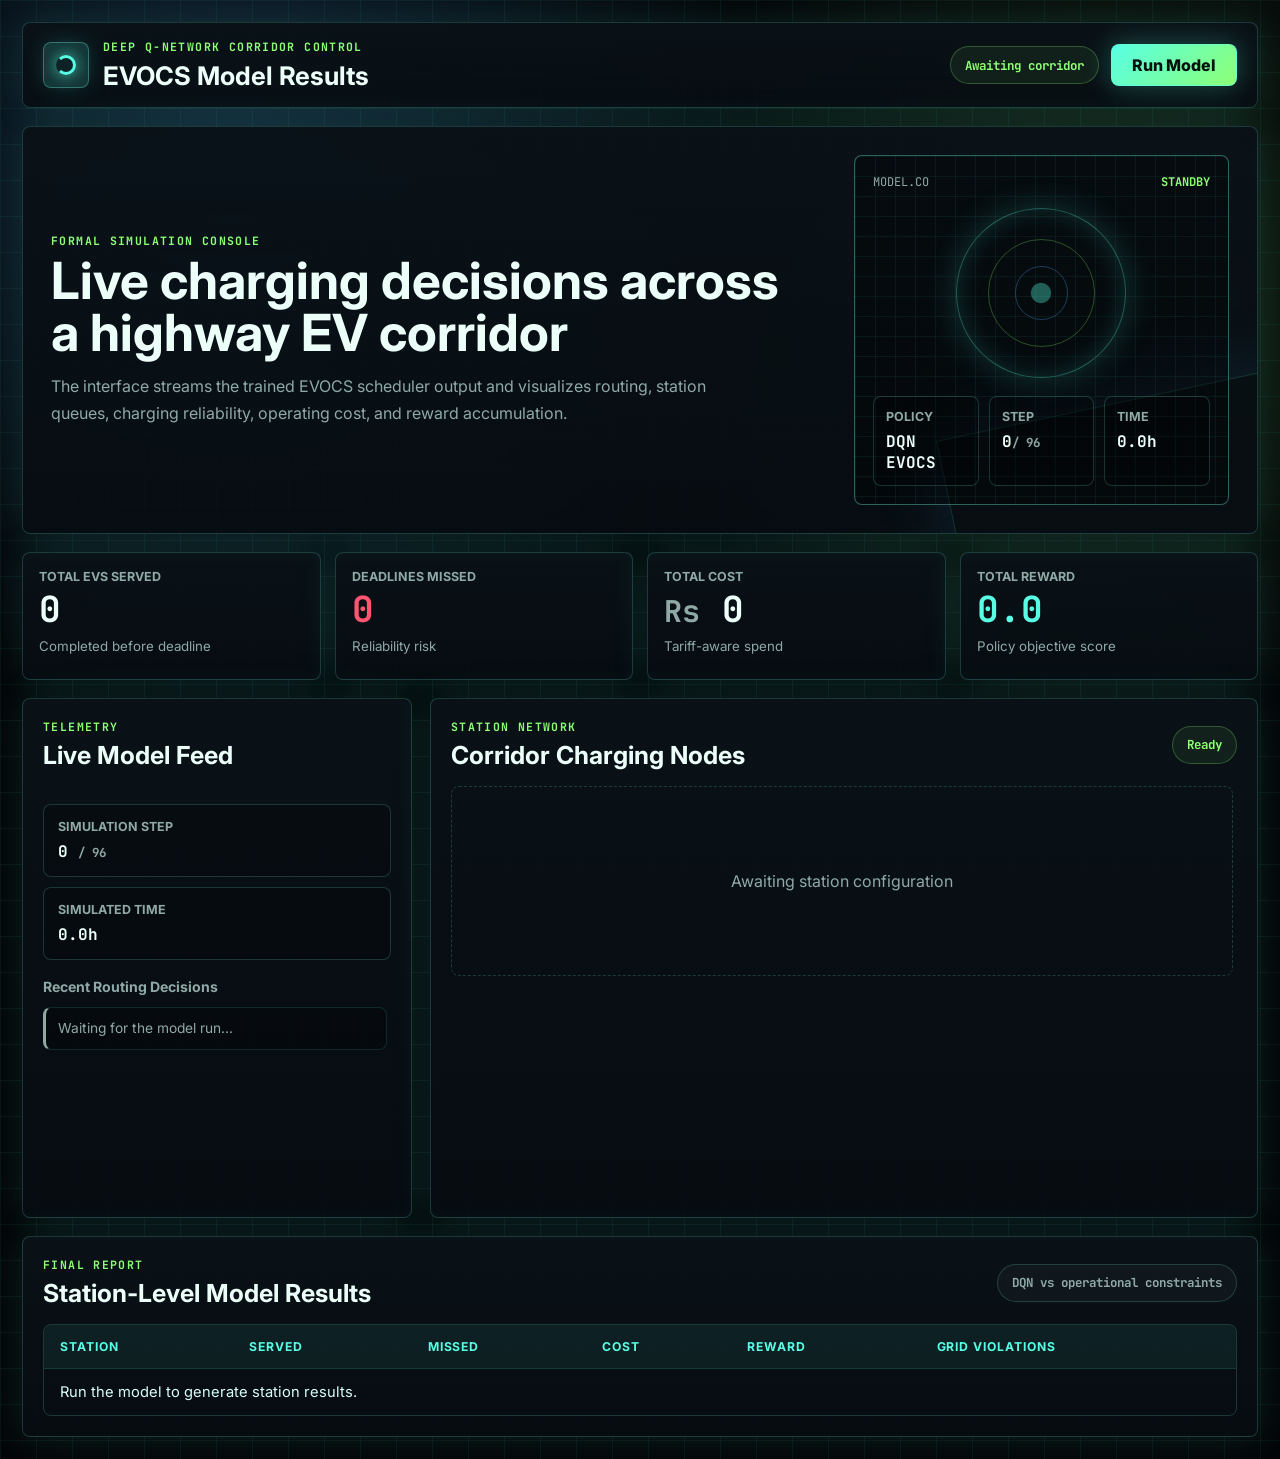
==== templates/index.html @ 88f66d4f "done" ====
<!DOCTYPE html>
<html lang="en">
<head>
    <meta charset="UTF-8">
    <meta name="viewport" content="width=device-width, initial-scale=1.0">
    <title>EVOCS Model Results Console</title>
    <link rel="preconnect" href="https://fonts.googleapis.com">
    <link rel="preconnect" href="https://fonts.gstatic.com" crossorigin>
    <link href="https://fonts.googleapis.com/css2?family=Inter:wght@400;500;600;700;800&family=JetBrains+Mono:wght@500;700&display=swap" rel="stylesheet">
    <link rel="stylesheet" href="/static/style.css">
</head>
<body>
    <div class="app-shell">
        <header class="topbar panel">
            <div class="brand-lockup">
                <div class="brand-mark" aria-hidden="true">
                    <span></span>
                </div>
                <div>
                    <p class="eyebrow">Deep Q-Network Corridor Control</p>
                    <h1>EVOCS Model Results</h1>
                </div>
            </div>
            <div class="header-status">
                <div class="corridor-chip" id="corridor-name">Awaiting corridor</div>
                <button id="start-btn" class="primary-btn" type="button">Run Model</button>
            </div>
        </header>

        <main class="dashboard">
            <section class="hero-panel panel">
                <div class="hero-copy">
                    <p class="eyebrow">Formal Simulation Console</p>
                    <h2>Live charging decisions across a highway EV corridor</h2>
                    <p class="hero-text">The interface streams the trained EVOCS scheduler output and visualizes routing, station queues, charging reliability, operating cost, and reward accumulation.</p>
                </div>
                <div class="model-card">
                    <div class="model-card__top">
                        <span>MODEL.CO</span>
                        <strong id="model-state">STANDBY</strong>
                    </div>
                    <div class="model-pulse" aria-hidden="true"></div>
                    <div class="model-grid">
                        <div>
                            <span>Policy</span>
                            <strong>DQN EVOCS</strong>
                        </div>
                        <div>
                            <span>Step</span>
                            <strong><b id="current-step">0</b><small id="total-steps">/ 96</small></strong>
                        </div>
                        <div>
                            <span>Time</span>
                            <strong id="current-hour">0.0h</strong>
                        </div>
                    </div>
                </div>
            </section>

            <section class="kpi-strip">
                <article class="kpi-card panel">
                    <span>Total EVs Served</span>
                    <strong id="kpi-served">0</strong>
                    <small>Completed before deadline</small>
                </article>
                <article class="kpi-card panel">
                    <span>Deadlines Missed</span>
                    <strong class="danger" id="kpi-missed">0</strong>
                    <small>Reliability risk</small>
                </article>
                <article class="kpi-card panel">
                    <span>Total Cost</span>
                    <strong><small>Rs</small> <b id="kpi-cost">0</b></strong>
                    <small>Tariff-aware spend</small>
                </article>
                <article class="kpi-card panel">
                    <span>Total Reward</span>
                    <strong class="accent" id="kpi-reward">0.0</strong>
                    <small>Policy objective score</small>
                </article>
            </section>

            <section class="content-grid">
                <aside class="panel feed-panel">
                    <div class="section-heading">
                        <p class="eyebrow">Telemetry</p>
                        <h2>Live Model Feed</h2>
                    </div>
                    <div class="status-stack">
                        <div class="status-row">
                            <span>Simulation Step</span>
                            <strong><b id="side-current-step">0</b> <small id="side-total-steps">/ 96</small></strong>
                        </div>
                        <div class="status-row">
                            <span>Simulated Time</span>
                            <strong id="side-current-hour">0.0h</strong>
                        </div>
                    </div>
                    <div class="event-log-container">
                        <h3>Recent Routing Decisions</h3>
                        <ul class="event-log" id="event-log">
                            <li class="log-entry placeholder">Waiting for the model run...</li>
                        </ul>
                    </div>
                </aside>

                <section class="panel network-panel">
                    <div class="section-heading inline">
                        <div>
                            <p class="eyebrow">Station Network</p>
                            <h2>Corridor Charging Nodes</h2>
                        </div>
                        <span class="run-badge" id="run-badge">Ready</span>
                    </div>
                    <div class="stations-container" id="stations-container">
                        <div class="loading-state">Awaiting station configuration</div>
                    </div>
                </section>
            </section>

            <section class="panel results-panel" id="final-results">
                <div class="section-heading inline">
                    <div>
                        <p class="eyebrow">Final Report</p>
                        <h2>Station-Level Model Results</h2>
                    </div>
                    <span class="run-badge muted">DQN vs operational constraints</span>
                </div>
                <div class="table-container">
                    <table class="metrics-table">
                        <thead>
                            <tr>
                                <th>Station</th>
                                <th>Served</th>
                                <th>Missed</th>
                                <th>Cost</th>
                                <th>Reward</th>
                                <th>Grid Violations</th>
                            </tr>
                        </thead>
                        <tbody id="metrics-table-body">
                            <tr>
                                <td colspan="6">Run the model to generate station results.</td>
                            </tr>
                        </tbody>
                    </table>
                </div>
            </section>
        </main>
    </div>

    <script src="/static/script.js"></script>
</body>
</html>
---- static/style.css ----
:root {
    --bg: #030507;
    --panel: rgba(7, 13, 18, 0.88);
    --panel-strong: rgba(10, 18, 24, 0.96);
    --line: rgba(120, 255, 232, 0.18);
    --line-strong: rgba(120, 255, 232, 0.36);
    --neon: #58ffe5;
    --neon-green: #8dff75;
    --neon-blue: #48a8ff;
    --danger: #ff5571;
    --warning: #ffd166;
    --text: #ecfff9;
    --muted: #8fa9a5;
    --shadow: 0 0 42px rgba(88, 255, 229, 0.12);
}

* {
    box-sizing: border-box;
}

html {
    min-height: 100%;
    background: var(--bg);
}

body {
    min-height: 100vh;
    margin: 0;
    color: var(--text);
    font-family: Inter, system-ui, -apple-system, BlinkMacSystemFont, "Segoe UI", sans-serif;
    background:
        linear-gradient(rgba(88, 255, 229, 0.05) 1px, transparent 1px),
        linear-gradient(90deg, rgba(88, 255, 229, 0.05) 1px, transparent 1px),
        radial-gradient(circle at 18% 12%, rgba(72, 168, 255, 0.18), transparent 32%),
        radial-gradient(circle at 86% 20%, rgba(141, 255, 117, 0.12), transparent 28%),
        #030507;
    background-size: 36px 36px, 36px 36px, auto, auto, auto;
    overflow-x: hidden;
}

body::before {
    content: "";
    position: fixed;
    inset: 0;
    pointer-events: none;
    background: linear-gradient(180deg, rgba(3, 5, 7, 0.2), rgba(3, 5, 7, 0.88));
    z-index: -1;
}

button,
input,
select,
textarea {
    font: inherit;
}

.app-shell {
    width: min(1480px, 100%);
    margin: 0 auto;
    padding: 22px;
}

.panel {
    background: linear-gradient(180deg, var(--panel-strong), var(--panel));
    border: 1px solid var(--line);
    border-radius: 8px;
    box-shadow: var(--shadow);
}

.topbar {
    min-height: 84px;
    display: flex;
    align-items: center;
    justify-content: space-between;
    gap: 18px;
    padding: 16px 20px;
}

.brand-lockup,
.header-status,
.model-card__top,
.section-heading.inline,
.station-node,
.station-meta,
.queue-container {
    display: flex;
    align-items: center;
}

.brand-lockup {
    gap: 14px;
}

.brand-mark {
    width: 46px;
    height: 46px;
    display: grid;
    place-items: center;
    border: 1px solid var(--line-strong);
    border-radius: 8px;
    background: rgba(88, 255, 229, 0.08);
    box-shadow: inset 0 0 20px rgba(88, 255, 229, 0.14), 0 0 22px rgba(88, 255, 229, 0.14);
}

.brand-mark span {
    width: 20px;
    height: 20px;
    border: 3px solid var(--neon);
    border-left-color: transparent;
    border-radius: 50%;
    box-shadow: 0 0 18px var(--neon);
}

.eyebrow {
    margin: 0 0 6px;
    color: var(--neon-green);
    font-family: "JetBrains Mono", monospace;
    font-size: 0.72rem;
    font-weight: 700;
    letter-spacing: 0.12em;
    text-transform: uppercase;
}

h1,
h2,
h3,
p {
    margin-top: 0;
}

h1 {
    margin-bottom: 0;
    font-size: clamp(1.25rem, 2vw, 1.8rem);
    letter-spacing: 0;
}

h2 {
    margin-bottom: 0;
    font-size: clamp(1.1rem, 2vw, 1.55rem);
    letter-spacing: 0;
}

h3 {
    margin-bottom: 12px;
    color: var(--muted);
    font-size: 0.88rem;
    font-weight: 700;
}

.header-status {
    flex-wrap: wrap;
    justify-content: flex-end;
    gap: 12px;
}

.corridor-chip,
.run-badge {
    min-height: 38px;
    display: inline-flex;
    align-items: center;
    border: 1px solid rgba(141, 255, 117, 0.26);
    border-radius: 999px;
    padding: 0 14px;
    color: var(--neon-green);
    background: rgba(141, 255, 117, 0.07);
    font-family: "JetBrains Mono", monospace;
    font-size: 0.78rem;
    font-weight: 700;
}

.run-badge.muted {
    color: var(--muted);
    border-color: var(--line);
    background: rgba(255, 255, 255, 0.03);
}

.primary-btn {
    min-height: 42px;
    border: 1px solid rgba(88, 255, 229, 0.58);
    border-radius: 8px;
    padding: 0 20px;
    color: #00110e;
    background: linear-gradient(135deg, var(--neon), var(--neon-green));
    font-weight: 800;
    cursor: pointer;
    box-shadow: 0 0 28px rgba(88, 255, 229, 0.28);
    transition: transform 160ms ease, box-shadow 160ms ease, filter 160ms ease;
}

.primary-btn:hover {
    transform: translateY(-1px);
    box-shadow: 0 0 34px rgba(88, 255, 229, 0.42);
}

.primary-btn:disabled {
    cursor: wait;
    filter: grayscale(0.55) brightness(0.75);
    transform: none;
}

.dashboard {
    display: grid;
    gap: 18px;
    margin-top: 18px;
}

.hero-panel {
    min-height: 260px;
    display: grid;
    grid-template-columns: minmax(0, 1.35fr) minmax(320px, 0.65fr);
    gap: 24px;
    align-items: stretch;
    padding: 28px;
    position: relative;
    overflow: hidden;
}

.hero-panel::after {
    content: "";
    position: absolute;
    inset: auto -60px -90px auto;
    width: 360px;
    height: 220px;
    border: 1px solid rgba(88, 255, 229, 0.16);
    transform: rotate(-12deg);
    box-shadow: 0 0 80px rgba(72, 168, 255, 0.12);
}

.hero-copy {
    max-width: 780px;
    align-self: center;
    position: relative;
    z-index: 1;
}

.hero-copy h2 {
    max-width: 760px;
    margin-bottom: 14px;
    font-size: clamp(2rem, 4vw, 4.15rem);
    line-height: 1.02;
    letter-spacing: 0;
}

.hero-text {
    max-width: 700px;
    margin-bottom: 0;
    color: var(--muted);
    font-size: 1rem;
    line-height: 1.7;
}

.model-card {
    min-height: 210px;
    display: grid;
    grid-template-rows: auto 1fr auto;
    gap: 18px;
    padding: 18px;
    border: 1px solid var(--line-strong);
    border-radius: 8px;
    background:
        linear-gradient(rgba(88, 255, 229, 0.06) 1px, transparent 1px),
        linear-gradient(90deg, rgba(88, 255, 229, 0.06) 1px, transparent 1px),
        rgba(0, 0, 0, 0.34);
    background-size: 20px 20px;
    position: relative;
    z-index: 1;
}

.model-card__top {
    justify-content: space-between;
    gap: 12px;
    color: var(--muted);
    font-family: "JetBrains Mono", monospace;
    font-size: 0.75rem;
}

.model-card__top strong {
    color: var(--neon-green);
}

.model-pulse {
    align-self: center;
    justify-self: center;
    width: min(170px, 48vw);
    aspect-ratio: 1;
    border: 1px solid rgba(88, 255, 229, 0.34);
    border-radius: 50%;
    background: radial-gradient(circle, rgba(88, 255, 229, 0.34) 0 8%, transparent 9% 100%);
    box-shadow: inset 0 0 26px rgba(88, 255, 229, 0.15), 0 0 34px rgba(88, 255, 229, 0.18);
    position: relative;
}

.model-pulse::before,
.model-pulse::after {
    content: "";
    position: absolute;
    inset: 18%;
    border: 1px solid rgba(141, 255, 117, 0.28);
    border-radius: 50%;
}

.model-pulse::after {
    inset: 34%;
    border-color: rgba(72, 168, 255, 0.32);
}

.model-card.is-running .model-pulse {
    animation: pulse 1.7s ease-in-out infinite;
}

@keyframes pulse {
    50% {
        transform: scale(1.04);
        box-shadow: inset 0 0 32px rgba(88, 255, 229, 0.25), 0 0 48px rgba(88, 255, 229, 0.32);
    }
}

.model-grid {
    display: grid;
    grid-template-columns: repeat(3, 1fr);
    gap: 10px;
}

.model-grid div {
    min-width: 0;
    padding: 12px;
    border: 1px solid var(--line);
    border-radius: 8px;
    background: rgba(0, 0, 0, 0.24);
}

.model-grid span,
.kpi-card span,
.status-row span {
    display: block;
    margin-bottom: 7px;
    color: var(--muted);
    font-size: 0.78rem;
    font-weight: 700;
    text-transform: uppercase;
}

.model-grid strong,
.status-row strong {
    font-family: "JetBrains Mono", monospace;
    font-size: 1rem;
}

.model-grid small,
.status-row small {
    color: var(--muted);
    font-size: 0.78rem;
}

.kpi-strip {
    display: grid;
    grid-template-columns: repeat(4, minmax(0, 1fr));
    gap: 14px;
}

.kpi-card {
    min-height: 128px;
    padding: 16px;
}

.kpi-card strong {
    display: block;
    margin-bottom: 8px;
    color: var(--text);
    font-family: "JetBrains Mono", monospace;
    font-size: clamp(1.45rem, 3vw, 2.25rem);
    line-height: 1;
}

.kpi-card small {
    color: var(--muted);
}

.kpi-card .danger,
.danger {
    color: var(--danger);
}

.kpi-card .accent,
.accent {
    color: var(--neon);
}

.content-grid {
    display: grid;
    grid-template-columns: minmax(300px, 0.32fr) minmax(0, 0.68fr);
    gap: 18px;
}

.feed-panel,
.network-panel,
.results-panel {
    padding: 20px;
}

.feed-panel {
    min-height: 520px;
    display: flex;
    flex-direction: column;
    gap: 18px;
}

.section-heading {
    margin-bottom: 16px;
}

.section-heading.inline {
    justify-content: space-between;
    gap: 16px;
    margin-bottom: 16px;
}

.status-stack {
    display: grid;
    gap: 10px;
}

.status-row {
    padding: 14px;
    border: 1px solid var(--line);
    border-radius: 8px;
    background: rgba(0, 0, 0, 0.22);
}

.event-log-container {
    min-height: 0;
    flex: 1;
    display: flex;
    flex-direction: column;
}

.event-log {
    min-height: 0;
    flex: 1;
    display: flex;
    flex-direction: column;
    gap: 8px;
    margin: 0;
    padding: 0 4px 0 0;
    list-style: none;
    overflow-y: auto;
}

.event-log::-webkit-scrollbar,
.stations-container::-webkit-scrollbar,
.table-container::-webkit-scrollbar {
    width: 8px;
    height: 8px;
}

.event-log::-webkit-scrollbar-thumb,
.stations-container::-webkit-scrollbar-thumb,
.table-container::-webkit-scrollbar-thumb {
    background: rgba(88, 255, 229, 0.25);
    border-radius: 999px;
}

.log-entry {
    padding: 10px 12px;
    border: 1px solid rgba(88, 255, 229, 0.13);
    border-left: 3px solid var(--neon);
    border-radius: 8px;
    background: rgba(0, 0, 0, 0.24);
    color: #d7fff7;
    font-size: 0.86rem;
    line-height: 1.5;
    animation: slide-in 180ms ease-out;
}

.log-entry.placeholder {
    color: var(--muted);
    border-left-color: var(--muted);
}

.log-entry.error {
    border-left-color: var(--danger);
}

@keyframes slide-in {
    from {
        opacity: 0;
        transform: translateY(6px);
    }
    to {
        opacity: 1;
        transform: translateY(0);
    }
}

.network-panel {
    min-height: 520px;
}

.stations-container {
    display: grid;
    gap: 12px;
    max-height: 460px;
    overflow-y: auto;
    padding-right: 4px;
}

.station-node {
    min-height: 96px;
    justify-content: space-between;
    gap: 18px;
    padding: 16px;
    border: 1px solid var(--line);
    border-radius: 8px;
    background: linear-gradient(90deg, rgba(88, 255, 229, 0.08), rgba(0, 0, 0, 0.28));
    position: relative;
    overflow: hidden;
}

.station-node::before {
    content: "";
    position: absolute;
    inset: 0 auto 0 0;
    width: 4px;
    background: var(--neon);
    box-shadow: 0 0 18px var(--neon);
}

.station-info {
    min-width: 0;
}

.station-name {
    margin-bottom: 8px;
    font-size: 1.03rem;
    font-weight: 800;
    overflow-wrap: anywhere;
}

.station-meta {
    flex-wrap: wrap;
    gap: 8px;
    color: var(--muted);
    font-size: 0.8rem;
}

.station-meta span {
    border: 1px solid rgba(255, 255, 255, 0.08);
    border-radius: 999px;
    padding: 5px 9px;
    background: rgba(0, 0, 0, 0.22);
}

.queue-container {
    width: min(300px, 42%);
    min-width: 220px;
    gap: 10px;
}

.queue-label {
    color: var(--muted);
    font-size: 0.78rem;
    font-weight: 800;
    text-transform: uppercase;
}

.queue-bar-bg {
    height: 10px;
    flex: 1;
    overflow: hidden;
    border: 1px solid rgba(88, 255, 229, 0.2);
    border-radius: 999px;
    background: rgba(255, 255, 255, 0.05);
}

.queue-bar-fill {
    width: 0%;
    height: 100%;
    border-radius: inherit;
    background: linear-gradient(90deg, var(--neon-blue), var(--neon));
    box-shadow: 0 0 18px rgba(88, 255, 229, 0.36);
    transition: width 220ms ease, background 220ms ease;
}

.queue-bar-fill.medium {
    background: linear-gradient(90deg, var(--warning), var(--neon-green));
}

.queue-bar-fill.high {
    background: linear-gradient(90deg, var(--danger), var(--warning));
}

.queue-count {
    min-width: 28px;
    text-align: right;
    font-family: "JetBrains Mono", monospace;
    font-weight: 800;
}

.loading-state {
    min-height: 190px;
    display: grid;
    place-items: center;
    border: 1px dashed var(--line);
    border-radius: 8px;
    color: var(--muted);
}

.results-panel {
    display: block;
}

.table-container {
    overflow-x: auto;
    border: 1px solid var(--line);
    border-radius: 8px;
}

.metrics-table {
    width: 100%;
    min-width: 760px;
    border-collapse: collapse;
}

.metrics-table th,
.metrics-table td {
    padding: 14px 16px;
    border-bottom: 1px solid rgba(88, 255, 229, 0.12);
    text-align: left;
}

.metrics-table th {
    color: var(--neon);
    background: rgba(88, 255, 229, 0.07);
    font-size: 0.76rem;
    letter-spacing: 0.08em;
    text-transform: uppercase;
}

.metrics-table td {
    color: #d8fff8;
    font-size: 0.92rem;
}

.metrics-table tbody tr:last-child td {
    border-bottom: 0;
}

.metrics-table tbody tr:hover td {
    background: rgba(88, 255, 229, 0.035);
}

@media (max-width: 1050px) {
    .hero-panel,
    .content-grid {
        grid-template-columns: 1fr;
    }

    .kpi-strip {
        grid-template-columns: repeat(2, minmax(0, 1fr));
    }

    .queue-container {
        width: 100%;
    }
}

@media (max-width: 680px) {
    .app-shell {
        padding: 12px;
    }

    .topbar,
    .station-node,
    .section-heading.inline {
        align-items: stretch;
        flex-direction: column;
    }

    .header-status {
        justify-content: stretch;
    }

    .corridor-chip,
    .primary-btn,
    .run-badge {
        width: 100%;
        justify-content: center;
    }

    .hero-panel {
        padding: 20px;
    }

    .hero-copy h2 {
        font-size: 2rem;
    }

    .model-grid,
    .kpi-strip {
        grid-template-columns: 1fr;
    }

    .queue-container {
        min-width: 0;
    }
}
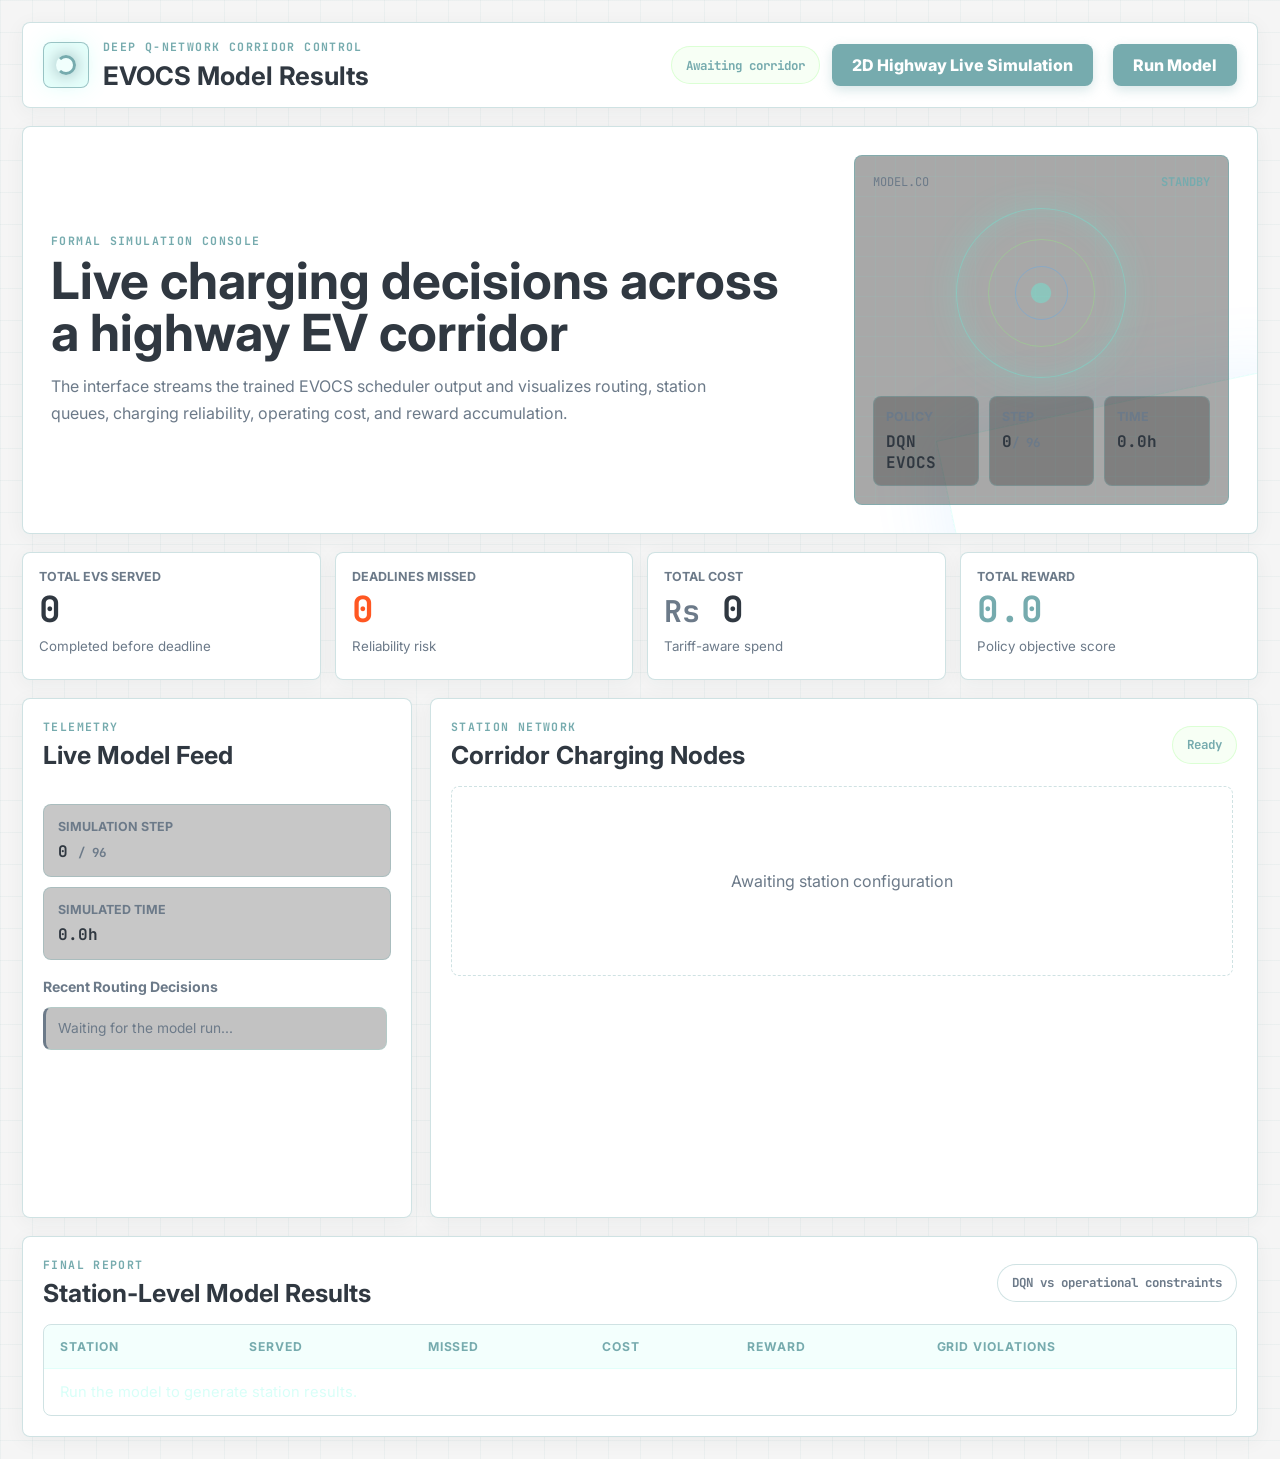
==== commit c9e91b08: "Visualisation" ====
--- a/templates/index.html
+++ b/templates/index.html
@@ -23,6 +23,7 @@
             </div>
             <div class="header-status">
                 <div class="corridor-chip" id="corridor-name">Awaiting corridor</div>
+                <a href="/visualization" class="primary-btn" style="text-decoration: none; display: inline-flex; align-items: center; justify-content: center; margin-right: 8px;">2D Highway Live Simulation</a>
                 <button id="start-btn" class="primary-btn" type="button">Run Model</button>
             </div>
         </header>
--- a/static/style.css
+++ b/static/style.css
@@ -1,17 +1,17 @@
 :root {
-    --bg: #030507;
-    --panel: rgba(7, 13, 18, 0.88);
-    --panel-strong: rgba(10, 18, 24, 0.96);
-    --line: rgba(120, 255, 232, 0.18);
-    --line-strong: rgba(120, 255, 232, 0.36);
-    --neon: #58ffe5;
-    --neon-green: #8dff75;
-    --neon-blue: #48a8ff;
-    --danger: #ff5571;
-    --warning: #ffd166;
-    --text: #ecfff9;
-    --muted: #8fa9a5;
-    --shadow: 0 0 42px rgba(88, 255, 229, 0.12);
+    --bg: #F5F5F5;
+    --panel: #FFFFFF;
+    --panel-strong: #FFFFFF;
+    --line: rgba(118, 171, 174, 0.35);
+    --line-strong: rgba(118, 171, 174, 0.7);
+    --neon: #76ABAE;
+    --neon-green: #76ABAE;
+    --neon-blue: #76ABAE;
+    --danger: #FF5722;
+    --warning: #f4a261;
+    --text: #303841;
+    --muted: #6c7a89;
+    --shadow: 0 4px 20px rgba(48, 56, 65, 0.05);
 }
 
 * {
@@ -29,12 +29,10 @@
     color: var(--text);
     font-family: Inter, system-ui, -apple-system, BlinkMacSystemFont, "Segoe UI", sans-serif;
     background:
-        linear-gradient(rgba(88, 255, 229, 0.05) 1px, transparent 1px),
-        linear-gradient(90deg, rgba(88, 255, 229, 0.05) 1px, transparent 1px),
-        radial-gradient(circle at 18% 12%, rgba(72, 168, 255, 0.18), transparent 32%),
-        radial-gradient(circle at 86% 20%, rgba(141, 255, 117, 0.12), transparent 28%),
-        #030507;
-    background-size: 36px 36px, 36px 36px, auto, auto, auto;
+        linear-gradient(rgba(118, 171, 174, 0.08) 1px, transparent 1px),
+        linear-gradient(90deg, rgba(118, 171, 174, 0.08) 1px, transparent 1px),
+        var(--bg);
+    background-size: 32px 32px, 32px 32px;
     overflow-x: hidden;
 }
 
@@ -43,7 +41,7 @@
     position: fixed;
     inset: 0;
     pointer-events: none;
-    background: linear-gradient(180deg, rgba(3, 5, 7, 0.2), rgba(3, 5, 7, 0.88));
+    background: linear-gradient(180deg, rgba(245, 245, 245, 0.2), rgba(245, 245, 245, 0.88));
     z-index: -1;
 }
 
@@ -176,14 +174,14 @@
 
 .primary-btn {
     min-height: 42px;
-    border: 1px solid rgba(88, 255, 229, 0.58);
+    border: none;
     border-radius: 8px;
     padding: 0 20px;
-    color: #00110e;
-    background: linear-gradient(135deg, var(--neon), var(--neon-green));
+    color: #FFFFFF;
+    background: var(--neon);
     font-weight: 800;
     cursor: pointer;
-    box-shadow: 0 0 28px rgba(88, 255, 229, 0.28);
+    box-shadow: 0 4px 12px rgba(118, 171, 174, 0.3);
     transition: transform 160ms ease, box-shadow 160ms ease, filter 160ms ease;
 }
 
